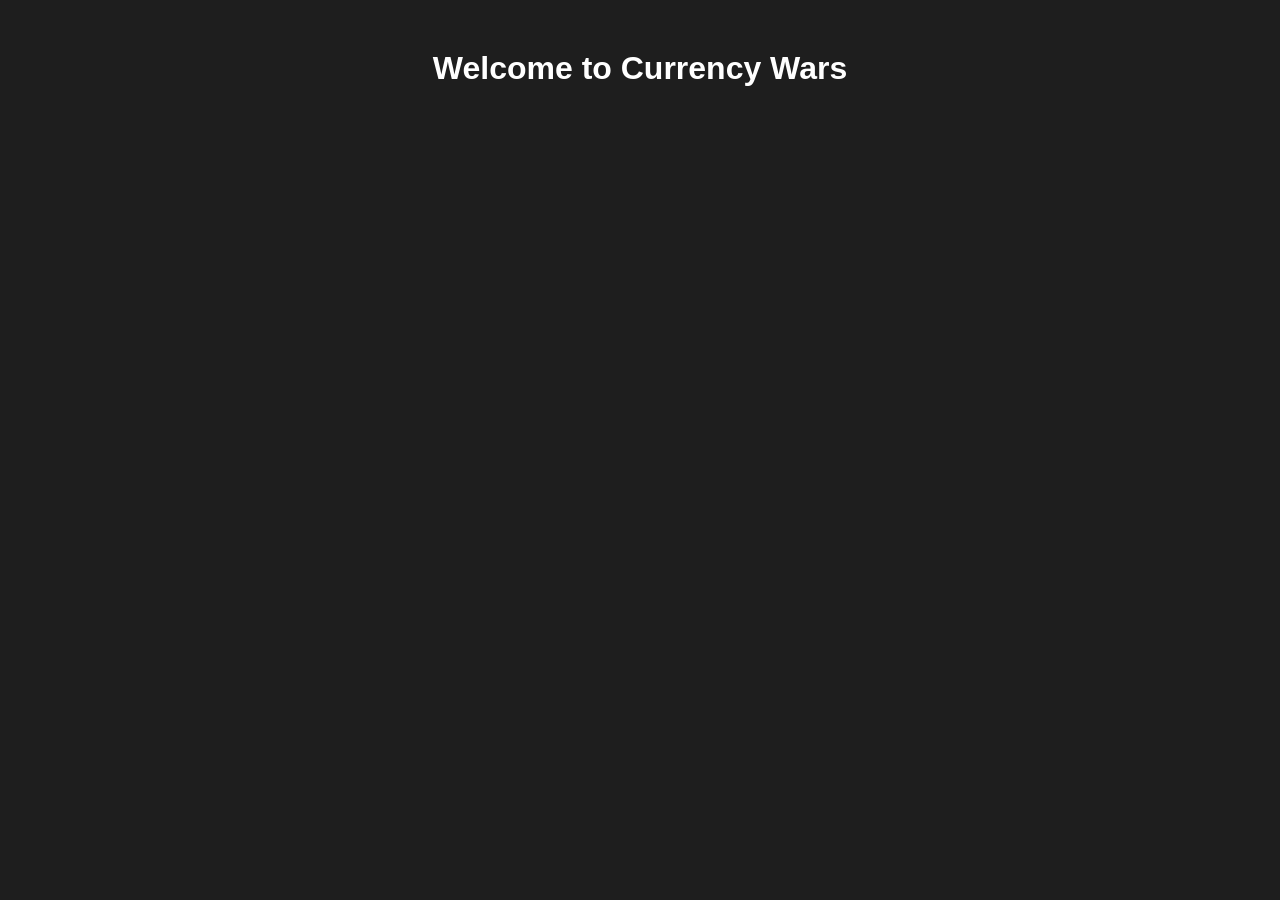
==== index.html @ 68fc8359 "Add web-based Currency Wars simulator scaffold" ====
<!DOCTYPE html>
<html lang="en">
<head>
    <meta charset="UTF-8">
    <meta name="viewport" content="width=device-width, initial-scale=1.0">
    <link rel="stylesheet" href="styles.css">
    <title>Currency Wars Simulator</title>
</head>
<body>
    <h1>Welcome to Currency Wars</h1>
    <script type="module" src="src/app.js"></script>
</body>
</html>
---- styles.css ----
body {
    background-color: #1e1e1e;
    color: #ffffff;
    font-family: 'Arial', sans-serif;
}

h1 {
    text-align: center;
    margin-top: 50px;
}

/* Add more styles for a dark sci-fi UI here */
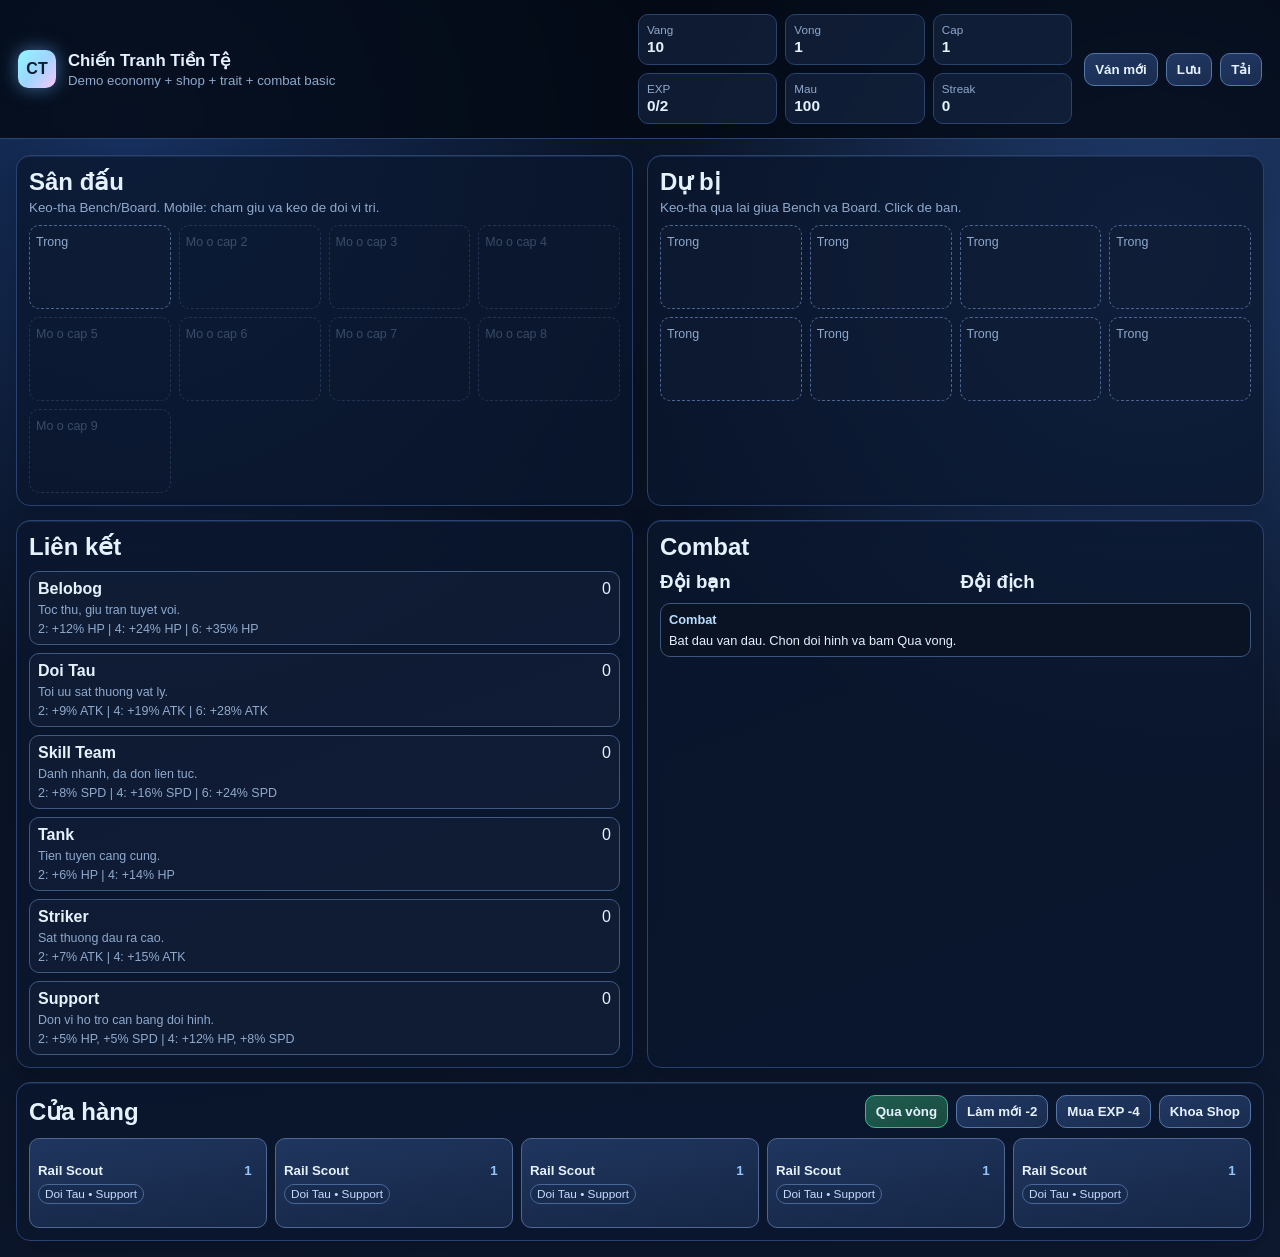
==== commit 8573dee0: "Add boss skills, combat hit animation, and mobile touch drag-drop" ====
--- a/index.html
+++ b/index.html
@@ -1,13 +1,92 @@
 <!DOCTYPE html>
-<html lang="en">
+<html lang="vi">
 <head>
-    <meta charset="UTF-8">
-    <meta name="viewport" content="width=device-width, initial-scale=1.0">
-    <link rel="stylesheet" href="styles.css">
-    <title>Currency Wars Simulator</title>
+  <meta charset="UTF-8" />
+  <meta name="viewport" content="width=device-width, initial-scale=1" />
+  <title>Chiến Tranh Tiền Tệ - Simulator</title>
+  <meta name="theme-color" content="#071020" />
+  <link rel="stylesheet" href="styles.css" />
 </head>
 <body>
-    <h1>Welcome to Currency Wars</h1>
-    <script type="module" src="src/app.js"></script>
+  <div id="fxStage" class="fxStage"></div>
+  <div id="roundBanner" class="roundBanner"></div>
+
+  <header class="topbar">
+    <div class="brand">
+      <div class="logo">CT</div>
+      <div>
+        <h1>Chiến Tranh Tiền Tệ</h1>
+        <p>Demo economy + shop + trait + combat basic</p>
+      </div>
+    </div>
+
+    <div id="hud" class="hud"></div>
+
+    <div class="headerActions">
+      <button id="btnNew" class="btn">Ván mới</button>
+      <button id="btnSave" class="btn">Lưu</button>
+      <button id="btnLoad" class="btn">Tải</button>
+    </div>
+  </header>
+
+  <main class="layout">
+    <section class="panel">
+      <div class="panelHead">
+        <h2>Sân đấu</h2>
+        <small>Keo-tha Bench/Board. Mobile: cham giu va keo de doi vi tri.</small>
+      </div>
+      <div id="board" class="slots"></div>
+    </section>
+
+    <section class="panel">
+      <div class="panelHead">
+        <h2>Dự bị</h2>
+        <small>Keo-tha qua lai giua Bench va Board. Click de ban.</small>
+      </div>
+      <div id="bench" class="slots"></div>
+    </section>
+
+    <section class="panel">
+      <div class="panelHead">
+        <h2>Liên kết</h2>
+      </div>
+      <div id="traits" class="traits"></div>
+    </section>
+
+    <section class="panel">
+      <div class="panelHead split">
+        <h2>Combat</h2>
+        <span id="combatResult" class="combatResult"></span>
+      </div>
+
+      <div class="combatGrid">
+        <div>
+          <h3>Đội bạn</h3>
+          <div id="combatAllies" class="fighters"></div>
+        </div>
+        <div>
+          <h3>Đội địch</h3>
+          <div id="combatEnemies" class="fighters"></div>
+        </div>
+      </div>
+
+      <div id="combatLog" class="combatLog"></div>
+    </section>
+
+    <section class="panel shopPanel">
+      <div class="panelHead split">
+        <h2>Cửa hàng</h2>
+        <div class="shopControls">
+          <button id="btnNextRound" class="btn primary">Qua vòng</button>
+          <button id="btnRefresh" class="btn">Làm mới -2</button>
+          <button id="btnBuyXp" class="btn">Mua EXP -4</button>
+          <button id="btnLockShop" class="btn">Khóa Shop</button>
+        </div>
+      </div>
+      <div id="shop" class="shopRow"></div>
+    </section>
+  </main>
+
+  <script type="module" src="src/app.js"></script>
 </body>
-</html>+</html>
--- a/styles.css
+++ b/styles.css
@@ -1,12 +1,542 @@
+:root {
+  --bg: #070f1e;
+  --bg2: #0e1930;
+  --panel: rgba(10, 22, 45, 0.78);
+  --line: #29426f;
+  --text: #e6f1ff;
+  --muted: #8ea9cd;
+  --good: #38d39f;
+  --bad: #ff6b75;
+  --gold: #f6c343;
+  --rare1: #93c5fd;
+  --rare2: #86efac;
+  --rare3: #f9a8d4;
+  --rare4: #fcd34d;
+  --rare5: #fda4af;
+}
+
+* {
+  box-sizing: border-box;
+}
+
 body {
-    background-color: #1e1e1e;
-    color: #ffffff;
-    font-family: 'Arial', sans-serif;
-}
-
-h1 {
-    text-align: center;
-    margin-top: 50px;
-}
-
-/* Add more styles for a dark sci-fi UI here */
+  margin: 0;
+  min-height: 100vh;
+  color: var(--text);
+  font-family: "Trebuchet MS", "Segoe UI", sans-serif;
+  background: radial-gradient(circle at 10% 10%, #173160 0%, transparent 35%),
+    radial-gradient(circle at 90% 20%, #213f72 0%, transparent 35%),
+    linear-gradient(160deg, var(--bg), var(--bg2));
+}
+
+h1,
+h2,
+h3,
+p {
+  margin: 0;
+}
+
+.topbar {
+  padding: 14px 18px;
+  display: grid;
+  grid-template-columns: 1.4fr 1fr auto;
+  gap: 12px;
+  border-bottom: 1px solid #2a4675;
+  background: rgba(3, 9, 19, 0.8);
+  backdrop-filter: blur(8px);
+  position: sticky;
+  top: 0;
+  z-index: 10;
+}
+
+.brand {
+  display: flex;
+  gap: 12px;
+  align-items: center;
+}
+
+.logo {
+  width: 38px;
+  height: 38px;
+  border-radius: 10px;
+  display: grid;
+  place-items: center;
+  font-weight: 800;
+  color: #0b1b30;
+  background: linear-gradient(130deg, #8ef7ff, #9fd5ff, #f8c7ff);
+  box-shadow: 0 0 18px #74b7ff88;
+}
+
+.brand h1 {
+  font-size: 1.05rem;
+}
+
+.brand p {
+  margin-top: 2px;
+  color: var(--muted);
+  font-size: 0.83rem;
+}
+
+.hud {
+  display: grid;
+  grid-template-columns: repeat(3, minmax(0, 1fr));
+  gap: 8px;
+}
+
+.stat {
+  border: 1px solid var(--line);
+  border-radius: 10px;
+  background: rgba(23, 39, 70, 0.6);
+  padding: 8px;
+  display: grid;
+}
+
+.stat span {
+  color: var(--muted);
+  font-size: 0.73rem;
+}
+
+.stat b {
+  margin-top: 2px;
+  font-size: 0.96rem;
+}
+
+.headerActions {
+  display: flex;
+  gap: 8px;
+  align-items: center;
+}
+
+.layout {
+  padding: 16px;
+  display: grid;
+  gap: 14px;
+  grid-template-columns: repeat(2, minmax(0, 1fr));
+}
+
+.panel {
+  border: 1px solid var(--line);
+  border-radius: 14px;
+  background: var(--panel);
+  padding: 12px;
+  box-shadow: inset 0 1px 0 #49638b44, 0 10px 30px #00000033;
+}
+
+.panelHead {
+  margin-bottom: 10px;
+  display: grid;
+  gap: 4px;
+}
+
+.panelHead small {
+  color: var(--muted);
+}
+
+.split {
+  display: flex;
+  align-items: center;
+  justify-content: space-between;
+  gap: 12px;
+}
+
+.slots {
+  display: grid;
+  grid-template-columns: repeat(4, minmax(0, 1fr));
+  gap: 8px;
+}
+
+.slot {
+  min-height: 84px;
+  border-radius: 10px;
+  border: 1px dashed #4c6493;
+  background: rgba(17, 29, 53, 0.5);
+  padding: 6px;
+}
+
+.slot.disabled {
+  opacity: 0.35;
+}
+
+.slotHint {
+  font-size: 0.78rem;
+  color: var(--muted);
+}
+
+.dropTarget {
+  border-color: #79d8ff;
+  box-shadow: 0 0 0 2px #79d8ff55 inset, 0 0 12px #79d8ff55;
+}
+
+.card {
+  border: 1px solid #4d6794;
+  border-radius: 10px;
+  padding: 7px;
+  background: linear-gradient(170deg, #1c3158, #13233f);
+  cursor: pointer;
+}
+
+.card.dragging {
+  opacity: 0.55;
+  transform: scale(0.98);
+}
+
+.cardTop {
+  display: flex;
+  justify-content: space-between;
+  gap: 8px;
+  align-items: center;
+}
+
+.cardTop b {
+  font-size: 0.83rem;
+}
+
+.cardMid {
+  margin-top: 4px;
+  color: #ffe08a;
+}
+
+.cardTags {
+  margin-top: 6px;
+  font-size: 0.74rem;
+}
+
+.chip {
+  display: inline-block;
+  border-radius: 99px;
+  border: 1px solid #496899;
+  padding: 2px 6px;
+  color: #c6dbff;
+  background: rgba(23, 44, 79, 0.7);
+}
+
+.cost {
+  font-weight: 700;
+  min-width: 20px;
+  text-align: center;
+}
+
+.c1 { color: var(--rare1); }
+.c2 { color: var(--rare2); }
+.c3 { color: var(--rare3); }
+.c4 { color: var(--rare4); }
+.c5 { color: var(--rare5); }
+
+.shopPanel {
+  grid-column: 1 / -1;
+}
+
+.shopControls {
+  display: flex;
+  flex-wrap: wrap;
+  gap: 8px;
+  justify-content: flex-end;
+}
+
+.shopRow {
+  display: grid;
+  gap: 8px;
+  grid-template-columns: repeat(5, minmax(0, 1fr));
+}
+
+.shopCard {
+  text-align: left;
+  border-radius: 10px;
+  border: 1px solid #4e6793;
+  background: linear-gradient(170deg, #20365f, #152645);
+  color: var(--text);
+  min-height: 90px;
+  padding: 8px;
+  cursor: pointer;
+}
+
+.shopCard.empty {
+  opacity: 0.4;
+  cursor: not-allowed;
+}
+
+.traits {
+  display: grid;
+  gap: 8px;
+}
+
+.trait {
+  border: 1px solid #405982;
+  border-radius: 10px;
+  padding: 8px;
+  background: rgba(20, 34, 59, 0.55);
+}
+
+.trait.active {
+  border-color: #38d39f;
+  box-shadow: 0 0 16px #38d39f44;
+}
+
+.traitTop {
+  display: flex;
+  justify-content: space-between;
+}
+
+.traitDesc,
+.traitTier {
+  margin-top: 5px;
+  color: var(--muted);
+  font-size: 0.78rem;
+}
+
+.combatGrid {
+  display: grid;
+  grid-template-columns: 1fr 1fr;
+  gap: 10px;
+}
+
+.fighters {
+  display: grid;
+  gap: 8px;
+}
+
+.fighter {
+  border: 1px solid #49658f;
+  border-radius: 10px;
+  padding: 7px;
+  background: rgba(20, 35, 61, 0.75);
+}
+
+.fighter.dead {
+  opacity: 0.45;
+  filter: grayscale(0.7);
+}
+
+.fighter.actorFlash {
+  box-shadow: 0 0 0 2px #7dd3fc55 inset, 0 0 14px #7dd3fc44;
+}
+
+.fighter.targetFlash {
+  animation: hitPulse 0.22s ease;
+}
+
+.fighterTop {
+  display: flex;
+  justify-content: space-between;
+  gap: 8px;
+  font-size: 0.8rem;
+}
+
+.hpTrack {
+  margin-top: 6px;
+  height: 8px;
+  border-radius: 99px;
+  overflow: hidden;
+  background: rgba(255, 255, 255, 0.14);
+}
+
+.hpFill {
+  height: 100%;
+  background: linear-gradient(90deg, #38d39f, #7ef1c4);
+  transition: width 0.3s ease;
+}
+
+.combatResult {
+  font-weight: 800;
+}
+
+.combatResult.win {
+  color: var(--good);
+  text-shadow: 0 0 9px #38d39f55;
+}
+
+.combatResult.lose {
+  color: var(--bad);
+  text-shadow: 0 0 9px #ff6b7555;
+}
+
+.combatResult.boss {
+  letter-spacing: 0.5px;
+}
+
+.combatLog {
+  margin-top: 10px;
+  max-height: 170px;
+  overflow: auto;
+  border: 1px solid #3d567d;
+  border-radius: 10px;
+  padding: 8px;
+  background: rgba(10, 18, 33, 0.78);
+  font-size: 0.8rem;
+  display: grid;
+  gap: 6px;
+}
+
+.combatTitle {
+  font-weight: 700;
+  color: #b8ddff;
+}
+
+.btn {
+  border: 1px solid #5576ab;
+  border-radius: 10px;
+  background: linear-gradient(160deg, #213863, #1a2d4f);
+  color: var(--text);
+  padding: 8px 10px;
+  cursor: pointer;
+  font-weight: 600;
+}
+
+.btn:hover {
+  filter: brightness(1.06);
+}
+
+.btn.primary {
+  border-color: #2fbe8f;
+  background: linear-gradient(160deg, #1f5d50, #1a4a40);
+}
+
+.btn.active {
+  border-color: #f6c343;
+  box-shadow: 0 0 10px #f6c34366;
+}
+
+.fxStage {
+  position: fixed;
+  inset: 0;
+  pointer-events: none;
+  z-index: 99;
+  overflow: hidden;
+}
+
+.roundBanner {
+  position: fixed;
+  left: 50%;
+  top: 12px;
+  transform: translateX(-50%) translateY(-22px);
+  opacity: 0;
+  z-index: 98;
+  border-radius: 999px;
+  border: 1px solid #4f6ea1;
+  padding: 10px 16px;
+  font-weight: 700;
+  background: linear-gradient(140deg, rgba(19, 35, 60, 0.95), rgba(15, 27, 49, 0.92));
+  box-shadow: 0 8px 30px #00000066;
+  transition: all 0.28s ease;
+  pointer-events: none;
+}
+
+.roundBanner.show {
+  opacity: 1;
+  transform: translateX(-50%) translateY(0);
+}
+
+.roundBanner.win {
+  border-color: #33d19b;
+  box-shadow: 0 0 16px #33d19b55;
+}
+
+.roundBanner.lose {
+  border-color: #ff6b75;
+  box-shadow: 0 0 16px #ff6b7555;
+}
+
+.roundBanner.boss {
+  background: linear-gradient(140deg, rgba(50, 27, 16, 0.96), rgba(22, 14, 32, 0.95));
+}
+
+.touchGhost {
+  position: fixed;
+  left: 0;
+  top: 0;
+  transform: translate(-50%, -50%);
+  z-index: 120;
+  pointer-events: none;
+  padding: 6px 10px;
+  border-radius: 999px;
+  border: 1px solid #84c8ff;
+  background: rgba(13, 29, 53, 0.95);
+  box-shadow: 0 8px 28px #00000088;
+  color: #d8ebff;
+  font-size: 0.8rem;
+  font-weight: 700;
+}
+
+.fx-float {
+  position: absolute;
+  left: 50%;
+  top: 18%;
+  transform: translateX(-50%);
+  font-weight: 800;
+  animation: floatUp 0.9s ease forwards;
+}
+
+.fx-float.good {
+  color: var(--good);
+  text-shadow: 0 0 10px #38d39f66;
+}
+
+.fx-float.bad {
+  color: var(--bad);
+  text-shadow: 0 0 10px #ff6b7566;
+}
+
+.pop {
+  animation: pop 0.24s ease;
+}
+
+.shake {
+  animation: shake 0.32s linear;
+}
+
+.glow {
+  box-shadow: 0 0 14px #5ec7ff52;
+}
+
+@keyframes floatUp {
+  from {
+    opacity: 0;
+    transform: translate(-50%, 18px) scale(0.95);
+  }
+  to {
+    opacity: 1;
+    transform: translate(-50%, -24px) scale(1);
+  }
+}
+
+@keyframes pop {
+  0% { transform: scale(1); }
+  50% { transform: scale(1.05); }
+  100% { transform: scale(1); }
+}
+
+@keyframes shake {
+  0%, 100% { transform: translateX(0); }
+  20% { transform: translateX(-5px); }
+  40% { transform: translateX(5px); }
+  60% { transform: translateX(-4px); }
+  80% { transform: translateX(4px); }
+}
+
+@keyframes hitPulse {
+  0% { transform: scale(1); filter: brightness(1); }
+  50% { transform: scale(1.02); filter: brightness(1.45); }
+  100% { transform: scale(1); filter: brightness(1); }
+}
+
+@media (max-width: 980px) {
+  .topbar {
+    grid-template-columns: 1fr;
+  }
+
+  .layout {
+    grid-template-columns: 1fr;
+  }
+
+  .shopRow {
+    grid-template-columns: 1fr 1fr;
+  }
+
+  .slots {
+    grid-template-columns: 1fr 1fr;
+  }
+
+  .combatGrid {
+    grid-template-columns: 1fr;
+  }
+}
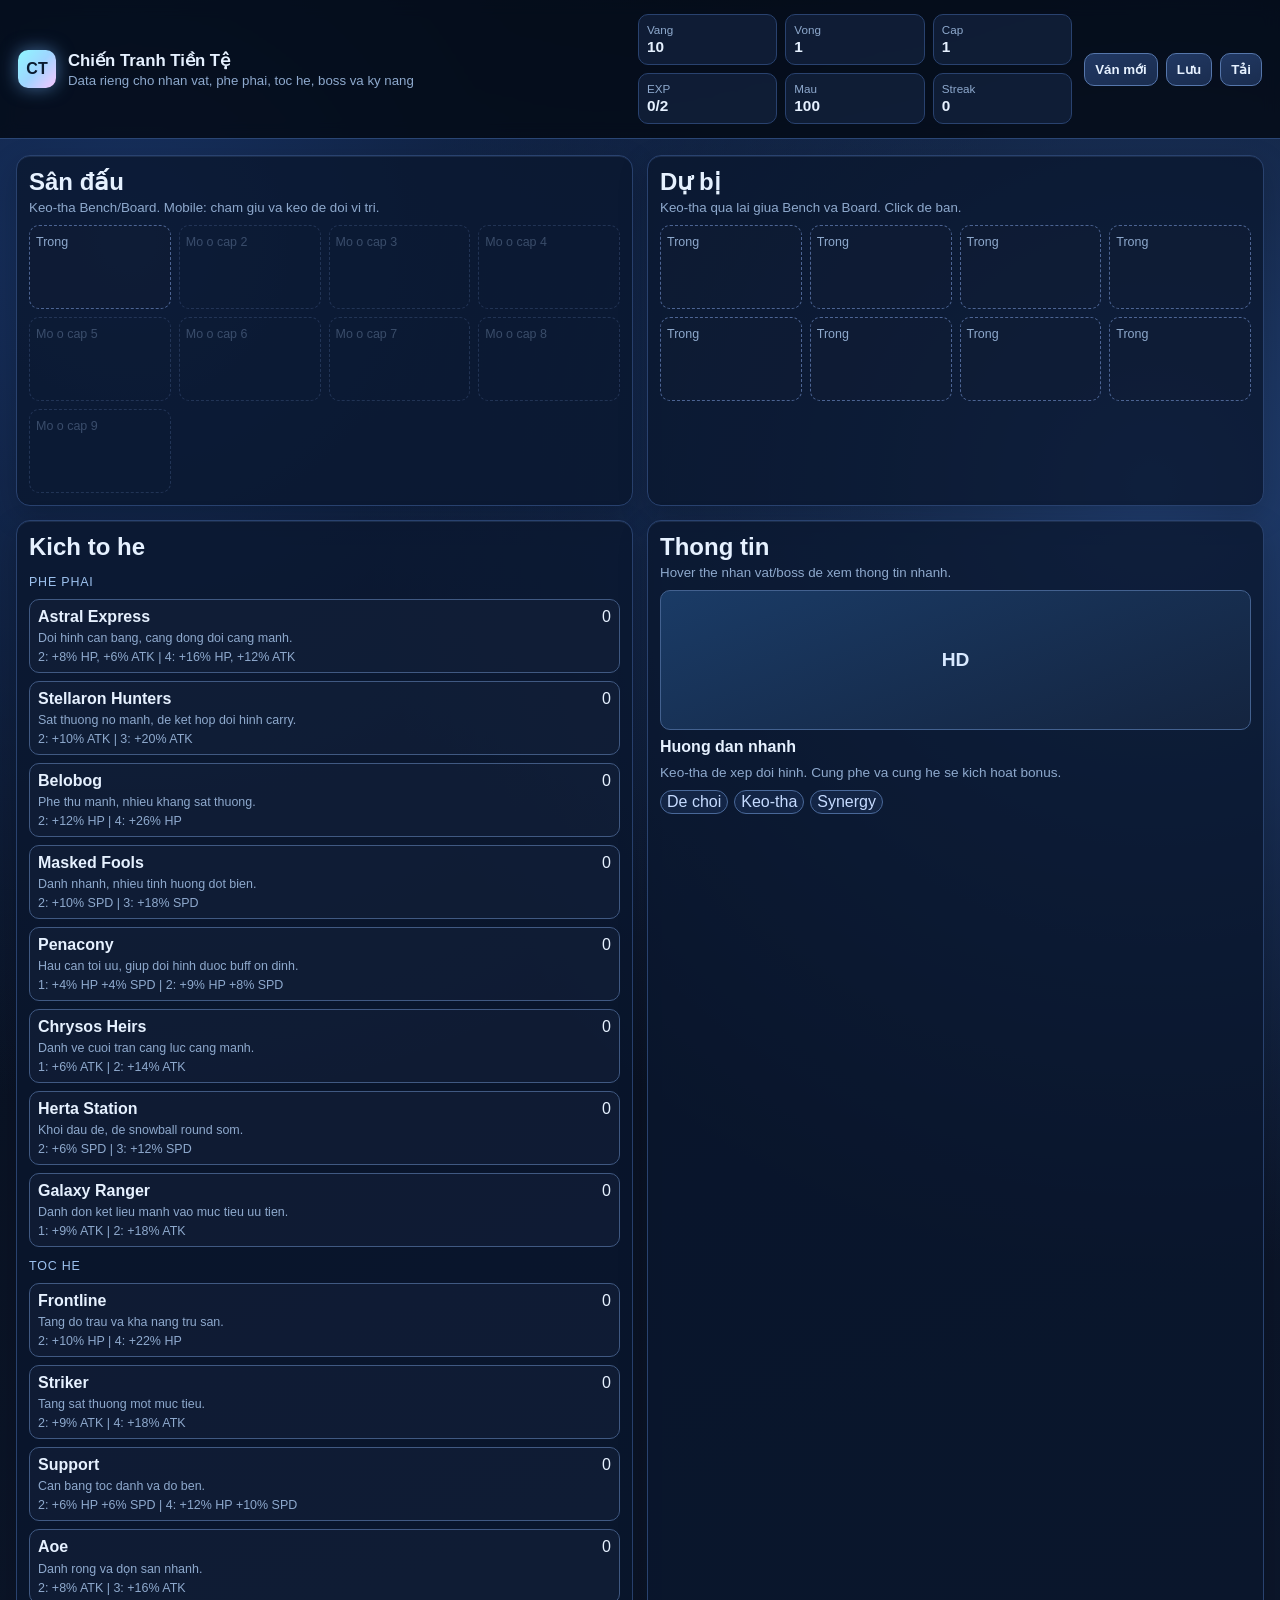
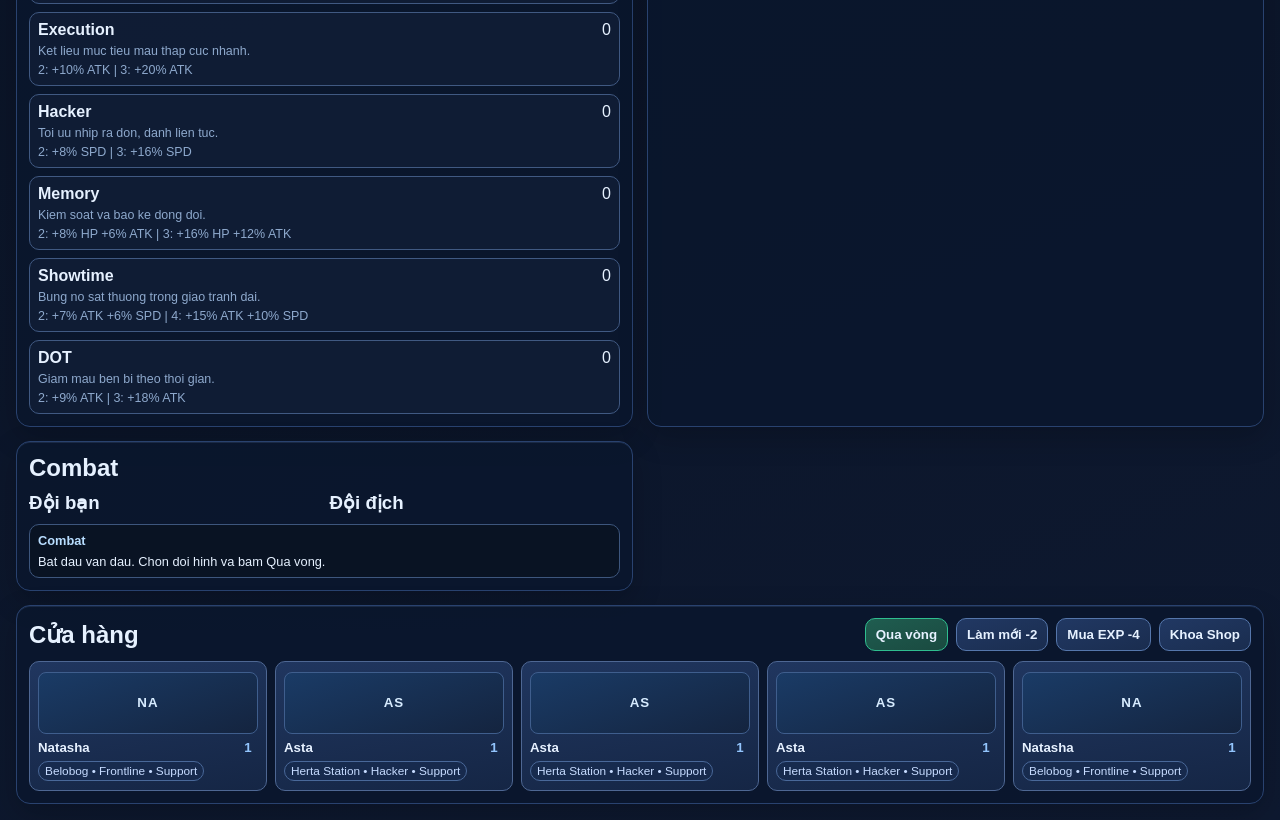
==== commit cdf97566: "Refactor game with separate character/faction/archetype/boss data and richer UI" ====
--- a/index.html
+++ b/index.html
@@ -16,7 +16,7 @@
       <div class="logo">CT</div>
       <div>
         <h1>Chiến Tranh Tiền Tệ</h1>
-        <p>Demo economy + shop + trait + combat basic</p>
+        <p>Data rieng cho nhan vat, phe phai, toc he, boss va ky nang</p>
       </div>
     </div>
 
@@ -48,9 +48,17 @@
 
     <section class="panel">
       <div class="panelHead">
-        <h2>Liên kết</h2>
+        <h2>Kich to he</h2>
       </div>
       <div id="traits" class="traits"></div>
+    </section>
+
+    <section class="panel">
+      <div class="panelHead">
+        <h2>Thong tin</h2>
+        <small>Hover the nhan vat/boss de xem thong tin nhanh.</small>
+      </div>
+      <div id="infoPanel" class="infoPanel"></div>
     </section>
 
     <section class="panel">
--- a/styles.css
+++ b/styles.css
@@ -175,6 +175,38 @@
   cursor: pointer;
 }
 
+.cardPortrait {
+  position: relative;
+  width: 100%;
+  height: 62px;
+  border-radius: 8px;
+  overflow: hidden;
+  margin-bottom: 6px;
+  background: linear-gradient(160deg, #1a3b66, #14243f);
+  border: 1px solid #3f5e8d;
+}
+
+.cardPortrait img {
+  width: 100%;
+  height: 100%;
+  object-fit: cover;
+  display: block;
+}
+
+.cardPortrait span {
+  position: absolute;
+  inset: 0;
+  display: none;
+  place-items: center;
+  font-weight: 800;
+  letter-spacing: 1px;
+  color: #d7ecff;
+}
+
+.cardPortrait.fallback span {
+  display: grid;
+}
+
 .card.dragging {
   opacity: 0.55;
   transform: scale(0.98);
@@ -245,7 +277,7 @@
   border: 1px solid #4e6793;
   background: linear-gradient(170deg, #20365f, #152645);
   color: var(--text);
-  min-height: 90px;
+  min-height: 130px;
   padding: 8px;
   cursor: pointer;
 }
@@ -265,6 +297,15 @@
   border-radius: 10px;
   padding: 8px;
   background: rgba(20, 34, 59, 0.55);
+}
+
+.traitGroupTitle {
+  margin-top: 4px;
+  margin-bottom: 2px;
+  font-size: 0.78rem;
+  text-transform: uppercase;
+  letter-spacing: 0.8px;
+  color: #9dc2ef;
 }
 
 .trait.active {
@@ -440,6 +481,58 @@
   background: linear-gradient(140deg, rgba(50, 27, 16, 0.96), rgba(22, 14, 32, 0.95));
 }
 
+.infoPanel {
+  display: grid;
+  gap: 8px;
+}
+
+.infoThumb {
+  position: relative;
+  width: 100%;
+  height: 140px;
+  border-radius: 10px;
+  overflow: hidden;
+  border: 1px solid #43618f;
+  background: linear-gradient(160deg, #1a3b66, #14243f);
+}
+
+.infoThumb img {
+  width: 100%;
+  height: 100%;
+  object-fit: cover;
+  display: block;
+}
+
+.infoThumb span {
+  position: absolute;
+  inset: 0;
+  display: none;
+  place-items: center;
+  font-size: 1.2rem;
+  font-weight: 800;
+  color: #d8e9ff;
+}
+
+.infoThumb.fallback span {
+  display: grid;
+}
+
+.infoTitle {
+  font-weight: 800;
+}
+
+.infoDesc {
+  color: var(--muted);
+  font-size: 0.85rem;
+  line-height: 1.35;
+}
+
+.infoTags {
+  display: flex;
+  flex-wrap: wrap;
+  gap: 6px;
+}
+
 .touchGhost {
   position: fixed;
   left: 0;
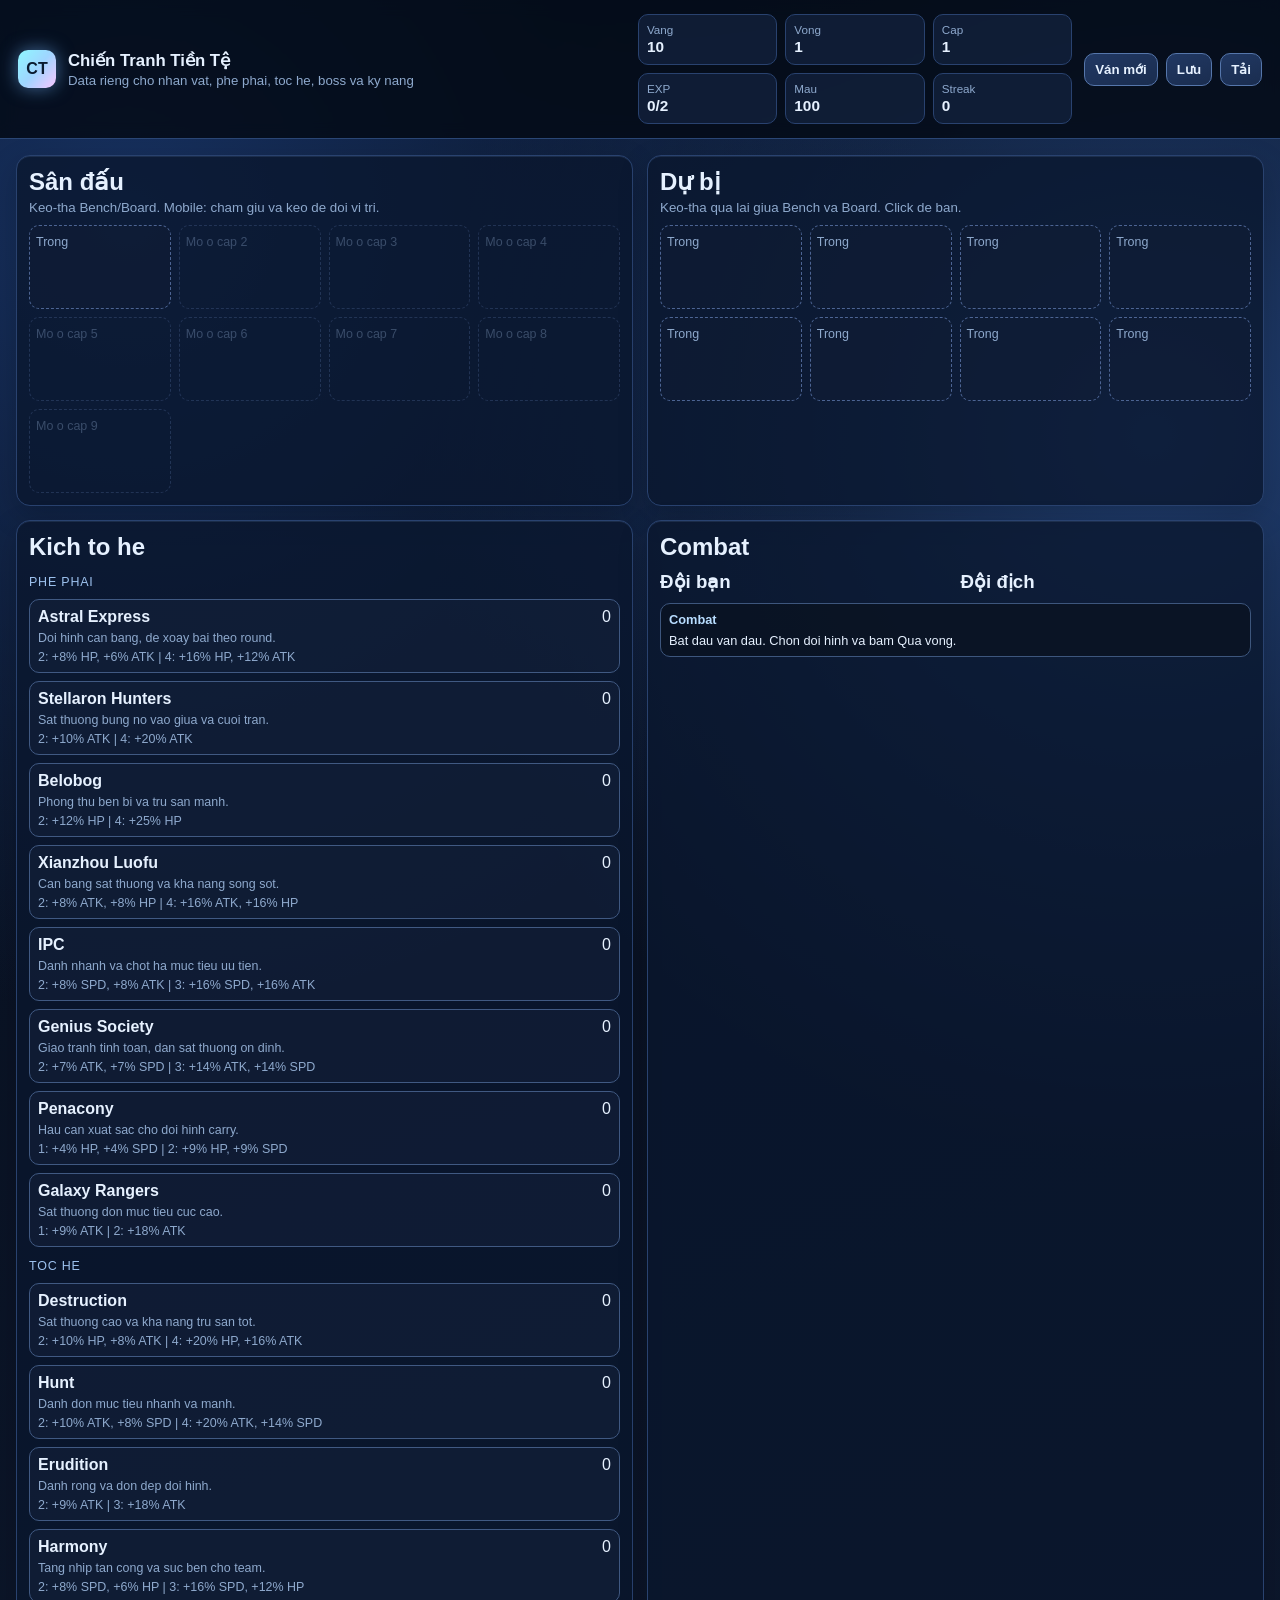
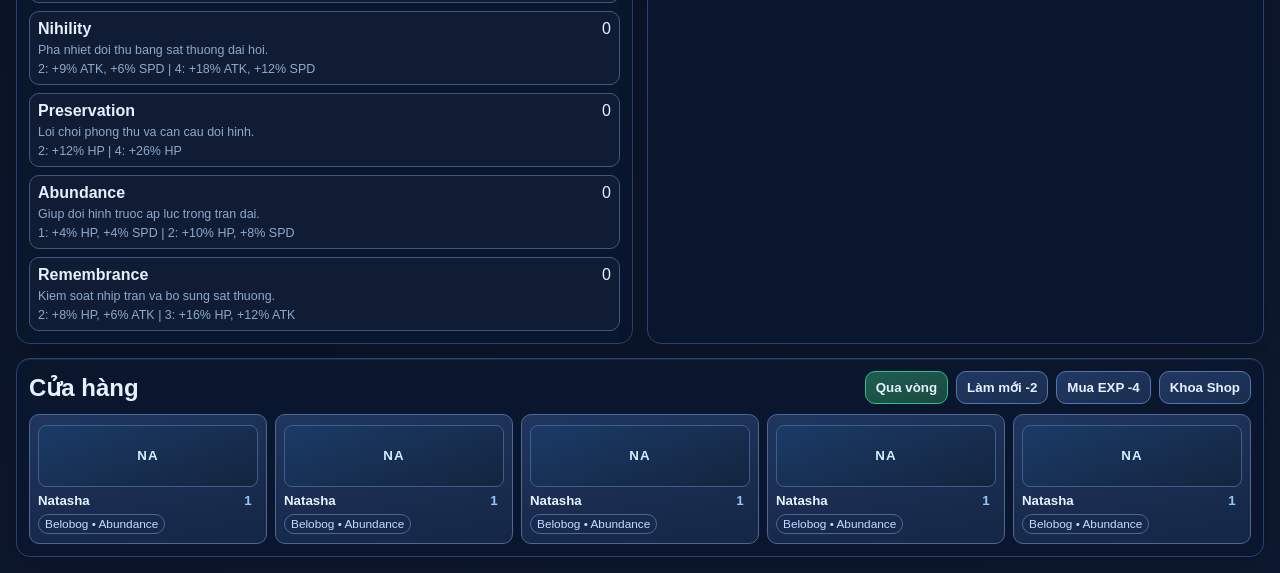
==== commit 356b8bda: "Fix shop purchase input reliability and remove info panel from layout" ====
--- a/index.html
+++ b/index.html
@@ -54,14 +54,6 @@
     </section>
 
     <section class="panel">
-      <div class="panelHead">
-        <h2>Thong tin</h2>
-        <small>Hover the nhan vat/boss de xem thong tin nhanh.</small>
-      </div>
-      <div id="infoPanel" class="infoPanel"></div>
-    </section>
-
-    <section class="panel">
       <div class="panelHead split">
         <h2>Combat</h2>
         <span id="combatResult" class="combatResult"></span>
--- a/styles.css
+++ b/styles.css
@@ -481,56 +481,41 @@
   background: linear-gradient(140deg, rgba(50, 27, 16, 0.96), rgba(22, 14, 32, 0.95));
 }
 
-.infoPanel {
-  display: grid;
-  gap: 8px;
-}
-
-.infoThumb {
-  position: relative;
-  width: 100%;
-  height: 140px;
-  border-radius: 10px;
+.inspectToast {
+  position: fixed;
+  right: 14px;
+  bottom: 14px;
+  z-index: 90;
+  max-width: min(62vw, 320px);
+  border: 1px solid #4f78ad;
+  border-radius: 10px;
+  background: rgba(10, 21, 43, 0.94);
+  box-shadow: 0 12px 26px #00000066;
+  padding: 7px 10px;
+  opacity: 0;
+  transform: translateY(8px);
+  transition: opacity 0.16s ease, transform 0.16s ease;
+  pointer-events: none;
+}
+
+.inspectToast.show {
+  opacity: 1;
+  transform: translateY(0);
+}
+
+.inspectToastName {
+  font-weight: 800;
+  font-size: 0.84rem;
+  line-height: 1.1;
+}
+
+.inspectToastMeta {
+  color: var(--muted);
+  font-size: 0.74rem;
+  line-height: 1.2;
+  white-space: nowrap;
   overflow: hidden;
-  border: 1px solid #43618f;
-  background: linear-gradient(160deg, #1a3b66, #14243f);
-}
-
-.infoThumb img {
-  width: 100%;
-  height: 100%;
-  object-fit: cover;
-  display: block;
-}
-
-.infoThumb span {
-  position: absolute;
-  inset: 0;
-  display: none;
-  place-items: center;
-  font-size: 1.2rem;
-  font-weight: 800;
-  color: #d8e9ff;
-}
-
-.infoThumb.fallback span {
-  display: grid;
-}
-
-.infoTitle {
-  font-weight: 800;
-}
-
-.infoDesc {
-  color: var(--muted);
-  font-size: 0.85rem;
-  line-height: 1.35;
-}
-
-.infoTags {
-  display: flex;
-  flex-wrap: wrap;
-  gap: 6px;
+  text-overflow: ellipsis;
 }
 
 .touchGhost {
@@ -632,4 +617,10 @@
   .combatGrid {
     grid-template-columns: 1fr;
   }
-}
+
+  .inspectToast {
+    right: 10px;
+    bottom: 10px;
+    max-width: calc(100vw - 20px);
+  }
+}
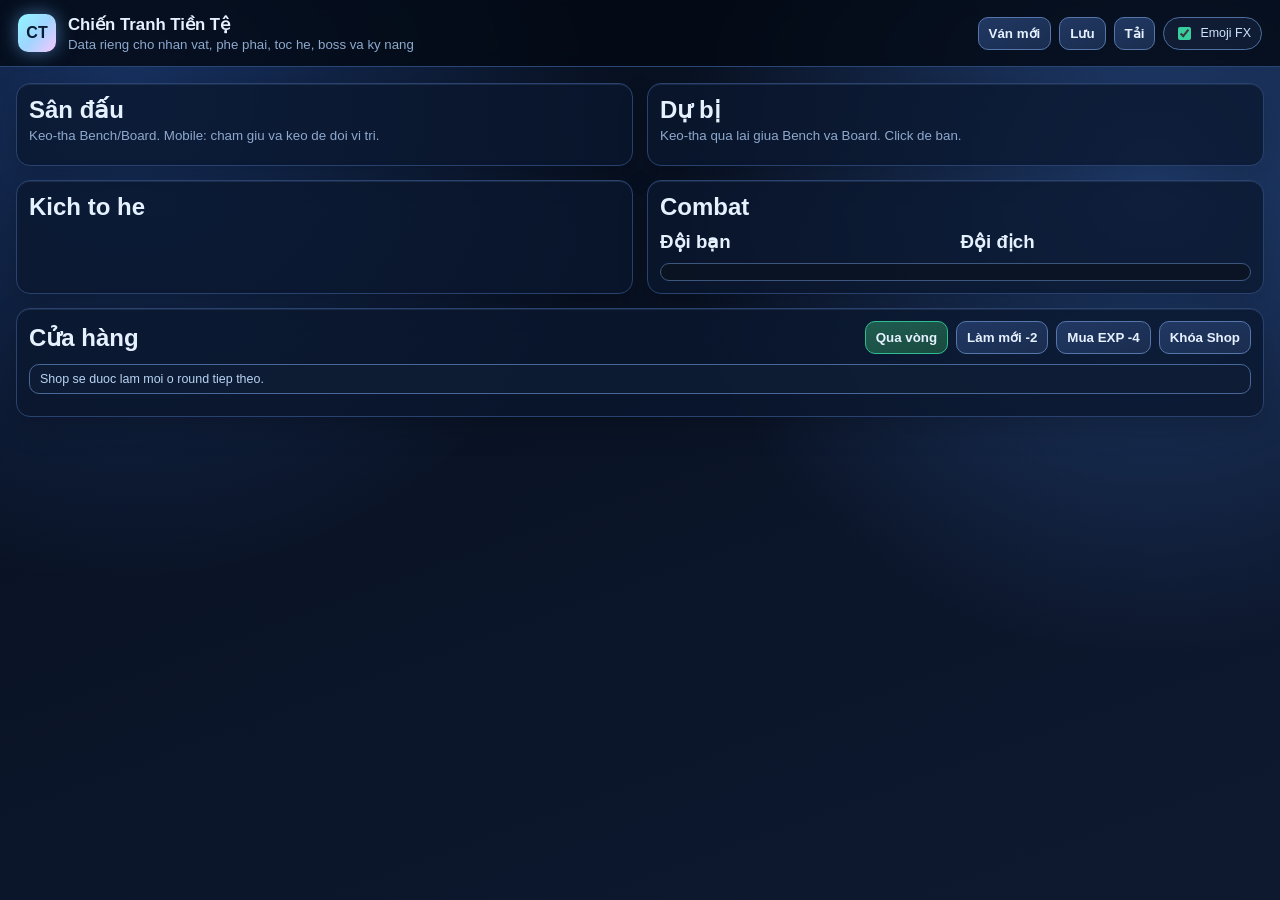
==== commit 0e16d149: "feat: upgrade combat passives, FX, settings, and balance tooling" ====
--- a/index.html
+++ b/index.html
@@ -26,6 +26,9 @@
       <button id="btnNew" class="btn">Ván mới</button>
       <button id="btnSave" class="btn">Lưu</button>
       <button id="btnLoad" class="btn">Tải</button>
+      <label class="settingChip" for="settingEmoji">
+        <input id="settingEmoji" type="checkbox" checked /> Emoji FX
+      </label>
     </div>
   </header>
 
@@ -83,6 +86,7 @@
           <button id="btnLockShop" class="btn">Khóa Shop</button>
         </div>
       </div>
+      <div id="lockHint" class="lockHint">Shop se duoc lam moi o round tiep theo.</div>
       <div id="shop" class="shopRow"></div>
     </section>
   </main>
--- a/styles.css
+++ b/styles.css
@@ -107,6 +107,23 @@
   align-items: center;
 }
 
+.settingChip {
+  display: inline-flex;
+  align-items: center;
+  gap: 6px;
+  border: 1px solid #4e6f9f;
+  border-radius: 999px;
+  padding: 6px 10px;
+  background: rgba(21, 36, 63, 0.62);
+  color: #d0e5ff;
+  font-size: 0.78rem;
+  user-select: none;
+}
+
+.settingChip input {
+  accent-color: #37cfa0;
+}
+
 .layout {
   padding: 16px;
   display: grid;
@@ -233,6 +250,61 @@
   font-size: 0.74rem;
 }
 
+.cardPassive {
+  margin-top: 6px;
+  min-height: 20px;
+}
+
+.skillBadge {
+  --skill-theme: #7aa2ff;
+  display: inline-block;
+  border-radius: 999px;
+  border: 1px solid #4f6fa4;
+  padding: 2px 7px;
+  font-size: 0.72rem;
+  font-weight: 700;
+  line-height: 1.2;
+}
+
+.skillBadge.beneficial {
+  color: #dcfff0;
+  border-color: var(--skill-theme);
+  background: color-mix(in srgb, var(--skill-theme) 26%, #102535 74%);
+}
+
+.skillBadge.harmful {
+  color: #ffe2e6;
+  border-color: var(--skill-theme);
+  background: color-mix(in srgb, var(--skill-theme) 22%, #35161c 78%);
+}
+
+.skillBadge.mixed {
+  color: #fff0cc;
+  border-color: var(--skill-theme);
+  background: color-mix(in srgb, var(--skill-theme) 24%, #2a2238 76%);
+}
+
+.cardTriggers {
+  margin-top: 6px;
+  min-height: 20px;
+}
+
+.triggerRow {
+  display: flex;
+  flex-wrap: wrap;
+  gap: 4px;
+}
+
+.triggerIcon {
+  border-radius: 999px;
+  border: 1px solid #4d6f9f;
+  background: rgba(20, 38, 64, 0.65);
+  color: #cfe2ff;
+  font-size: 0.67rem;
+  font-weight: 700;
+  padding: 1px 6px;
+}
+
 .chip {
   display: inline-block;
   border-radius: 99px;
@@ -271,6 +343,23 @@
   grid-template-columns: repeat(5, minmax(0, 1fr));
 }
 
+.lockHint {
+  margin: 2px 0 10px;
+  padding: 7px 10px;
+  border-radius: 10px;
+  border: 1px solid #466798;
+  color: #b8d3f5;
+  background: rgba(16, 31, 54, 0.65);
+  font-size: 0.78rem;
+}
+
+.lockHint.active {
+  border-color: #f6c343;
+  color: #ffe8b2;
+  background: rgba(69, 53, 19, 0.45);
+  box-shadow: 0 0 14px #f6c3432f;
+}
+
 .shopCard {
   text-align: left;
   border-radius: 10px;
@@ -343,6 +432,49 @@
   background: rgba(20, 35, 61, 0.75);
 }
 
+.fighterBody {
+  display: flex;
+  align-items: center;
+  gap: 8px;
+}
+
+.fighterPortrait {
+  position: relative;
+  width: 36px;
+  height: 36px;
+  flex: 0 0 36px;
+  border-radius: 9px;
+  overflow: hidden;
+  border: 1px solid #4a678f;
+  background: linear-gradient(160deg, #1a3b66, #14243f);
+}
+
+.fighterPortrait img {
+  width: 100%;
+  height: 100%;
+  object-fit: cover;
+  display: block;
+}
+
+.fighterPortrait span {
+  position: absolute;
+  inset: 0;
+  display: none;
+  place-items: center;
+  font-size: 0.66rem;
+  font-weight: 800;
+  color: #d8e9ff;
+}
+
+.fighterPortrait.fallback span {
+  display: grid;
+}
+
+.fighterInfo {
+  flex: 1;
+  min-width: 0;
+}
+
 .fighter.dead {
   opacity: 0.45;
   filter: grayscale(0.7);
@@ -354,6 +486,65 @@
 
 .fighter.targetFlash {
   animation: hitPulse 0.22s ease;
+}
+
+.fighter.hit-attack {
+  box-shadow: 0 0 0 2px #7dd3fc40 inset;
+}
+
+.fighter.hit-crit {
+  animation: critFlash 0.28s ease;
+}
+
+.fighter.hit-reflect {
+  animation: reflectFlash 0.3s ease;
+}
+
+.fighter.hit-shielded {
+  animation: shieldFlash 0.26s ease;
+}
+
+.fighter.hit-buff {
+  animation: buffFlash 0.28s ease;
+}
+
+.fighter.hit-debuff {
+  animation: debuffFlash 0.28s ease;
+}
+
+.fighter.hit-mixed,
+.fighter.hit-proc {
+  animation: mixedFlash 0.28s ease;
+}
+
+.procCounter {
+  margin-top: 6px;
+  border-radius: 999px;
+  border: 1px solid #5878a9;
+  padding: 2px 7px;
+  font-size: 0.67rem;
+  font-weight: 800;
+  width: fit-content;
+  animation: procPop 0.38s ease;
+}
+
+.procCounter.buff {
+  color: #cbffe9;
+  border-color: #2fb787;
+  background: rgba(22, 83, 65, 0.52);
+}
+
+.procCounter.debuff {
+  color: #ffd6da;
+  border-color: #db6270;
+  background: rgba(103, 35, 45, 0.52);
+}
+
+.procCounter.mixed,
+.procCounter.proc {
+  color: #ffeab9;
+  border-color: #d8a646;
+  background: rgba(100, 73, 28, 0.5);
 }
 
 .fighterTop {
@@ -361,6 +552,12 @@
   justify-content: space-between;
   gap: 8px;
   font-size: 0.8rem;
+}
+
+.fighterTop span {
+  overflow: hidden;
+  text-overflow: ellipsis;
+  white-space: nowrap;
 }
 
 .hpTrack {
@@ -411,6 +608,26 @@
 .combatTitle {
   font-weight: 700;
   color: #b8ddff;
+}
+
+.logBuff {
+  color: #9af0c7;
+}
+
+.logDebuff {
+  color: #ffb2b9;
+}
+
+.logMixed {
+  color: #ffd991;
+}
+
+.logAttack {
+  color: #9dd5ff;
+}
+
+.logSkill {
+  color: #ffb3dc;
 }
 
 .btn {
@@ -518,6 +735,33 @@
   text-overflow: ellipsis;
 }
 
+.inspectPassive {
+  margin-top: 6px;
+  font-size: 0.74rem;
+  line-height: 1.35;
+  border-radius: 8px;
+  border: 1px solid #4f6fa4;
+  padding: 5px 7px;
+}
+
+.inspectPassive.beneficial {
+  color: #cbffe9;
+  border-color: #2fb787;
+  background: rgba(29, 83, 66, 0.42);
+}
+
+.inspectPassive.harmful {
+  color: #ffd7db;
+  border-color: #db6270;
+  background: rgba(103, 33, 44, 0.42);
+}
+
+.inspectPassive.mixed {
+  color: #ffe9bb;
+  border-color: #d8a646;
+  background: rgba(98, 73, 28, 0.42);
+}
+
 .touchGhost {
   position: fixed;
   left: 0;
@@ -597,6 +841,47 @@
   100% { transform: scale(1); filter: brightness(1); }
 }
 
+@keyframes critFlash {
+  0% { transform: scale(1); box-shadow: 0 0 0 0 #fde04700; }
+  45% { transform: scale(1.03); box-shadow: 0 0 0 2px #fde04788 inset, 0 0 14px #fde04766; }
+  100% { transform: scale(1); box-shadow: none; }
+}
+
+@keyframes reflectFlash {
+  0% { transform: scale(1); }
+  40% { transform: scale(1.02); box-shadow: 0 0 0 2px #93c5fd88 inset, 0 0 12px #93c5fd77; }
+  100% { transform: scale(1); box-shadow: none; }
+}
+
+@keyframes shieldFlash {
+  0% { filter: brightness(1); }
+  40% { filter: brightness(1.28); box-shadow: 0 0 0 2px #6ee7b788 inset; }
+  100% { filter: brightness(1); box-shadow: none; }
+}
+
+@keyframes buffFlash {
+  0% { filter: saturate(1); }
+  40% { filter: saturate(1.35) brightness(1.15); }
+  100% { filter: saturate(1); }
+}
+
+@keyframes debuffFlash {
+  0% { filter: saturate(1); }
+  40% { filter: saturate(1.3) brightness(1.18) hue-rotate(-8deg); }
+  100% { filter: saturate(1); }
+}
+
+@keyframes mixedFlash {
+  0% { filter: brightness(1); }
+  40% { filter: brightness(1.2) saturate(1.2); }
+  100% { filter: brightness(1); }
+}
+
+@keyframes procPop {
+  0% { opacity: 0; transform: translateY(8px) scale(0.92); }
+  100% { opacity: 1; transform: translateY(0) scale(1); }
+}
+
 @media (max-width: 980px) {
   .topbar {
     grid-template-columns: 1fr;
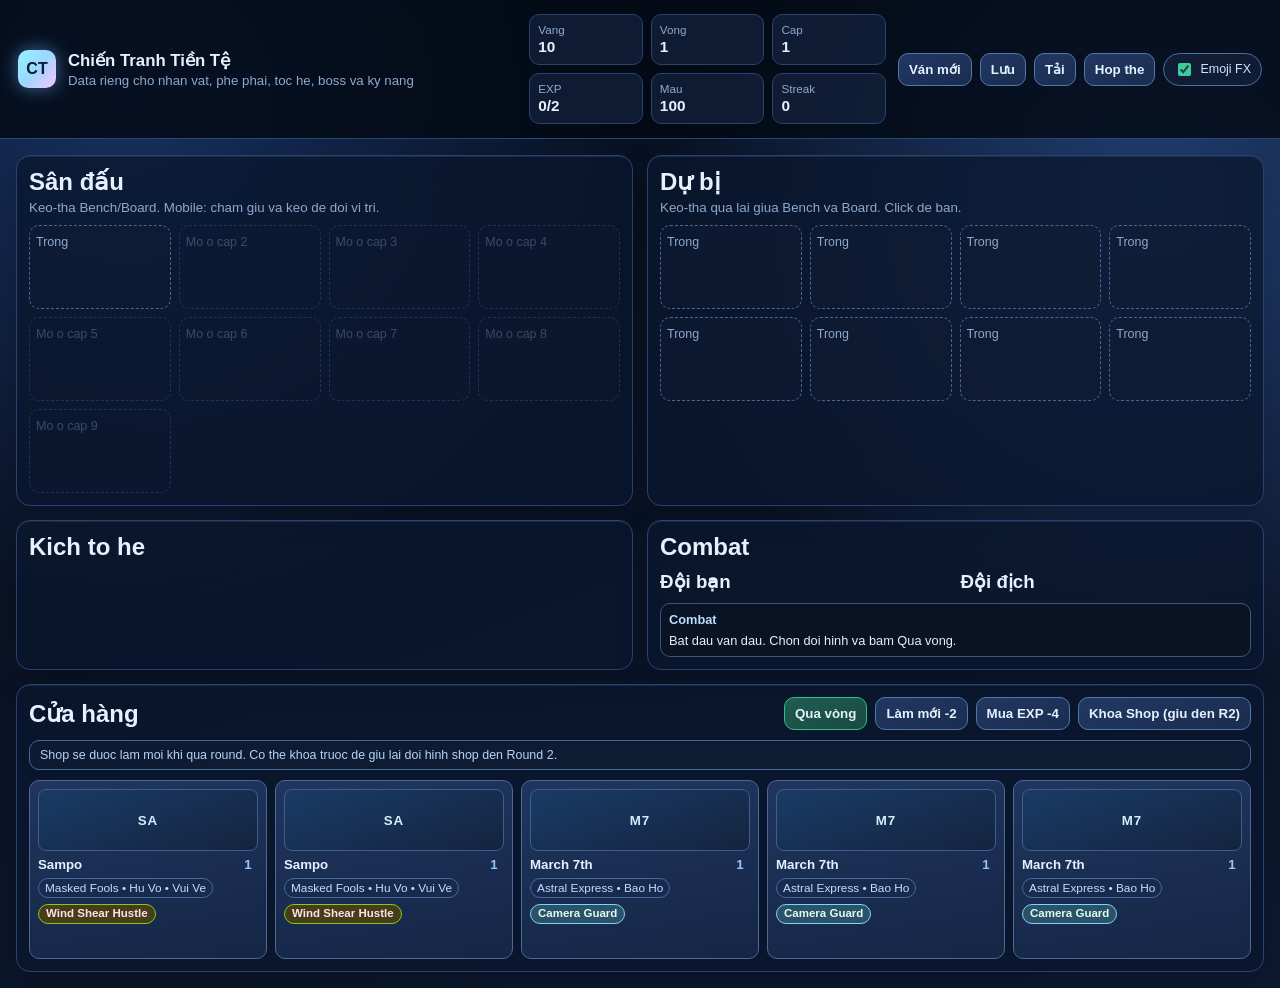
==== commit 2dda4487: "feat: add fusion mode with dual-avatar merged units" ====
--- a/index.html
+++ b/index.html
@@ -26,6 +26,7 @@
       <button id="btnNew" class="btn">Ván mới</button>
       <button id="btnSave" class="btn">Lưu</button>
       <button id="btnLoad" class="btn">Tải</button>
+      <button id="btnFuse" class="btn">Hợp thể</button>
       <label class="settingChip" for="settingEmoji">
         <input id="settingEmoji" type="checkbox" checked /> Emoji FX
       </label>
--- a/styles.css
+++ b/styles.css
@@ -103,8 +103,10 @@
 
 .headerActions {
   display: flex;
+  flex-wrap: wrap;
   gap: 8px;
   align-items: center;
+  justify-content: flex-end;
 }
 
 .settingChip {
@@ -210,6 +212,25 @@
   display: block;
 }
 
+.cardPortrait.fusion {
+  display: grid;
+  grid-template-columns: 1fr 1fr;
+}
+
+.cardPortrait.fusion .split {
+  width: 100%;
+  height: 100%;
+  object-fit: cover;
+}
+
+.cardPortrait.fusion .split.left {
+  border-right: 1px solid #5e7faf;
+}
+
+.cardPortrait.fusion .split.right {
+  border-left: 1px solid #283f64;
+}
+
 .cardPortrait span {
   position: absolute;
   inset: 0;
@@ -227,6 +248,11 @@
 .card.dragging {
   opacity: 0.55;
   transform: scale(0.98);
+}
+
+.card.fusionSelected {
+  border-color: #f59e0b;
+  box-shadow: 0 0 0 2px #f59e0b66 inset, 0 0 14px #f59e0b55;
 }
 
 .cardTop {
@@ -449,6 +475,25 @@
   background: linear-gradient(160deg, #1a3b66, #14243f);
 }
 
+.fighterPortrait.fusion {
+  display: grid;
+  grid-template-columns: 1fr 1fr;
+}
+
+.fighterPortrait.fusion .split {
+  width: 100%;
+  height: 100%;
+  object-fit: cover;
+}
+
+.fighterPortrait.fusion .split.left {
+  border-right: 1px solid #5c7ca9;
+}
+
+.fighterPortrait.fusion .split.right {
+  border-left: 1px solid #2a3f62;
+}
+
 .fighterPortrait img {
   width: 100%;
   height: 100%;
@@ -596,6 +641,7 @@
   margin-top: 10px;
   max-height: 170px;
   overflow: auto;
+  scroll-behavior: smooth;
   border: 1px solid #3d567d;
   border-radius: 10px;
   padding: 8px;
@@ -628,6 +674,10 @@
 
 .logSkill {
   color: #ffb3dc;
+}
+
+.logLatest {
+  animation: logPulse 0.34s ease;
 }
 
 .btn {
@@ -841,6 +891,19 @@
   100% { transform: scale(1); filter: brightness(1); }
 }
 
+@keyframes logPulse {
+  0% {
+    transform: translateX(-4px);
+    filter: brightness(1.25);
+    opacity: 0.75;
+  }
+  100% {
+    transform: translateX(0);
+    filter: brightness(1);
+    opacity: 1;
+  }
+}
+
 @keyframes critFlash {
   0% { transform: scale(1); box-shadow: 0 0 0 0 #fde04700; }
   45% { transform: scale(1.03); box-shadow: 0 0 0 2px #fde04788 inset, 0 0 14px #fde04766; }
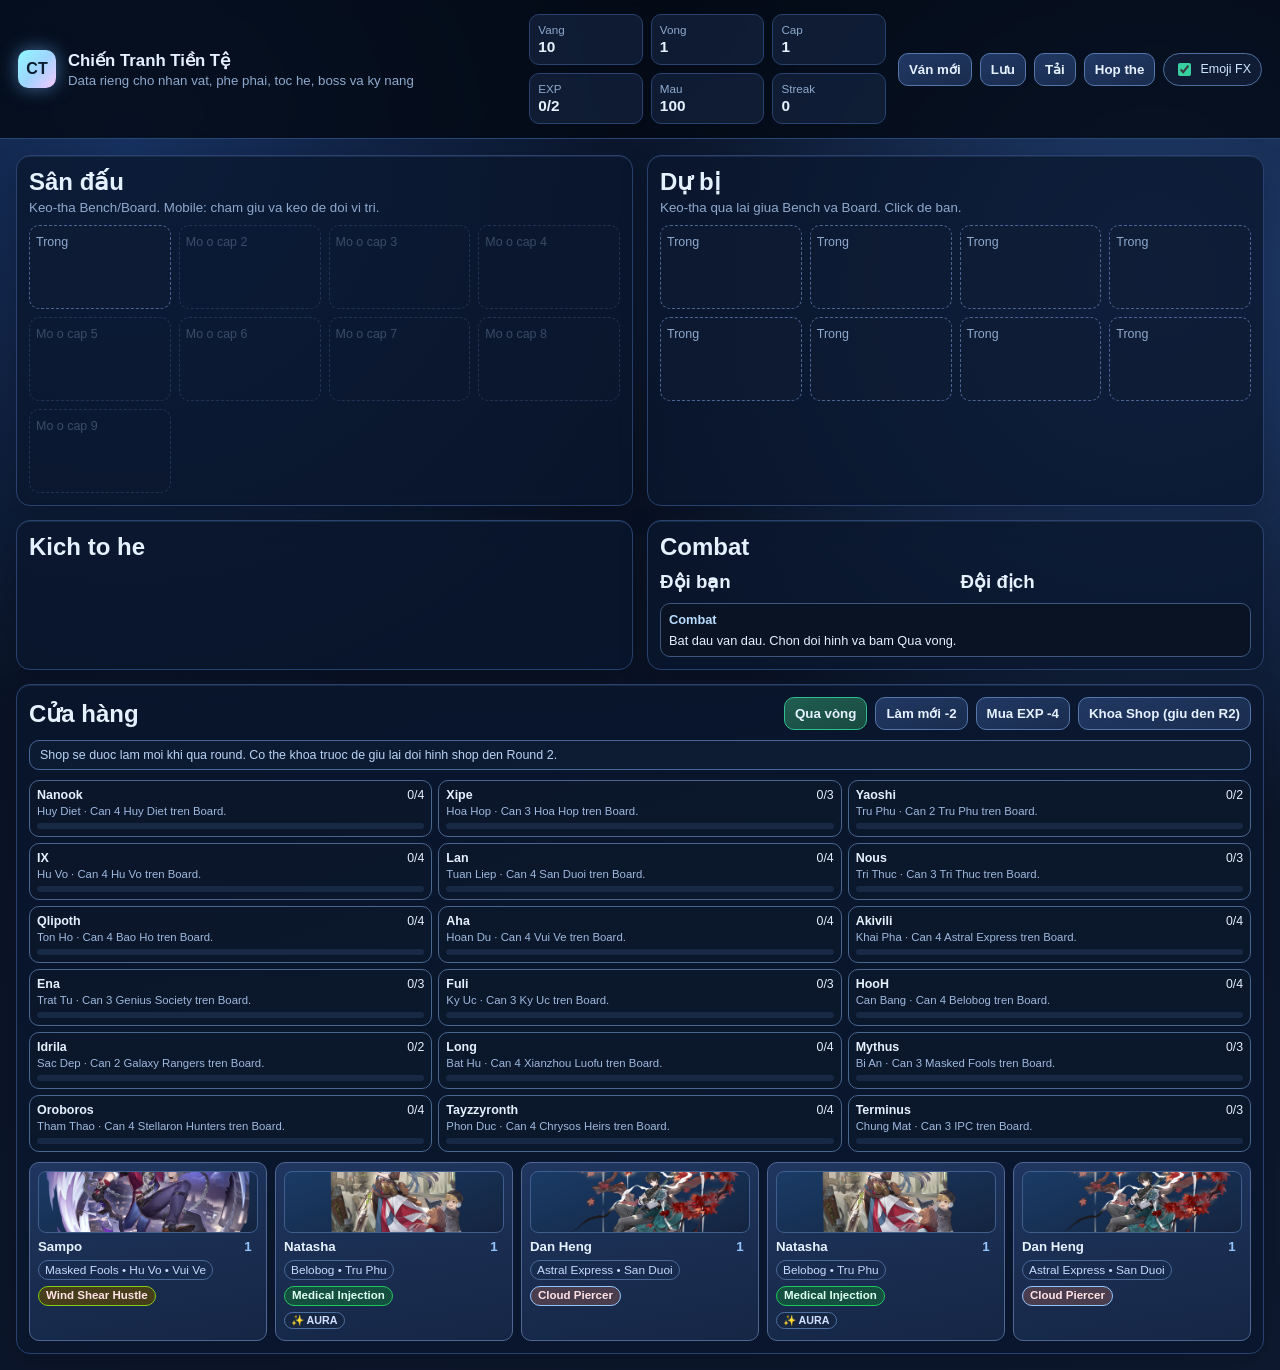
==== commit a254ccef: "Polish Aeon UX progress panel and boost exclusive passives" ====
--- a/index.html
+++ b/index.html
@@ -88,6 +88,7 @@
         </div>
       </div>
       <div id="lockHint" class="lockHint">Shop se duoc lam moi o round tiep theo.</div>
+      <div id="aeonProgress" class="aeonProgress"></div>
       <div id="shop" class="shopRow"></div>
     </section>
   </main>
--- a/styles.css
+++ b/styles.css
@@ -18,7 +18,6 @@
 * {
   box-sizing: border-box;
 }
-
 body {
   margin: 0;
   min-height: 100vh;
@@ -351,6 +350,7 @@
 .c3 { color: var(--rare3); }
 .c4 { color: var(--rare4); }
 .c5 { color: var(--rare5); }
+.c7 { color: #ffd36a; }
 
 .shopPanel {
   grid-column: 1 / -1;
@@ -384,6 +384,64 @@
   color: #ffe8b2;
   background: rgba(69, 53, 19, 0.45);
   box-shadow: 0 0 14px #f6c3432f;
+}
+
+.aeonProgress {
+  margin: 8px 0 10px;
+  display: grid;
+  gap: 6px;
+  grid-template-columns: repeat(3, minmax(0, 1fr));
+}
+
+.aeonTrack {
+  border: 1px solid #49668f;
+  border-radius: 10px;
+  background: rgba(12, 24, 43, 0.7);
+  padding: 7px;
+}
+
+.aeonTrack.ready {
+  border-color: #34d399;
+  box-shadow: 0 0 0 1px #34d39933 inset;
+}
+
+.aeonTrack.owned {
+  border-color: #f6c343;
+  box-shadow: 0 0 0 1px #f6c34340 inset;
+}
+
+.aeonTrackTop {
+  display: flex;
+  justify-content: space-between;
+  gap: 8px;
+  align-items: center;
+  font-size: 0.77rem;
+}
+
+.aeonTrackTop b {
+  font-size: 0.78rem;
+}
+
+.aeonTrackMeta {
+  margin-top: 3px;
+  color: #9eb9de;
+  font-size: 0.71rem;
+}
+
+.aeonBar {
+  margin-top: 6px;
+  height: 6px;
+  border-radius: 999px;
+  background: rgba(25, 45, 74, 0.85);
+  overflow: hidden;
+}
+
+.aeonBar span {
+  display: block;
+  height: 100%;
+  border-radius: inherit;
+  background: linear-gradient(90deg, #7dd3fc, #fbbf24);
+  box-shadow: 0 0 10px #7dd3fc4d;
 }
 
 .shopCard {
@@ -395,6 +453,40 @@
   min-height: 130px;
   padding: 8px;
   cursor: pointer;
+}
+
+.shopCard.aeonCard {
+  border-color: #d4a94f;
+  background:
+    radial-gradient(circle at 86% 12%, #f9c96e30 0%, transparent 42%),
+    linear-gradient(170deg, #2b355b, #1a2443);
+  box-shadow: 0 0 0 1px #f6c34326 inset;
+}
+
+.aeonHead {
+  display: flex;
+  justify-content: space-between;
+  align-items: center;
+  margin-bottom: 4px;
+}
+
+.aeonBadge {
+  display: inline-block;
+  border-radius: 999px;
+  border: 1px solid #d2ac5e;
+  color: #ffe5ad;
+  background: rgba(90, 64, 21, 0.45);
+  padding: 1px 7px;
+  font-size: 0.64rem;
+  letter-spacing: 0.9px;
+  font-weight: 800;
+}
+
+.aeonPath {
+  color: #ffd37f;
+  font-size: 0.68rem;
+  text-transform: uppercase;
+  letter-spacing: 0.8px;
 }
 
 .shopCard.empty {
@@ -958,6 +1050,10 @@
     grid-template-columns: 1fr 1fr;
   }
 
+  .aeonProgress {
+    grid-template-columns: 1fr;
+  }
+
   .slots {
     grid-template-columns: 1fr 1fr;
   }
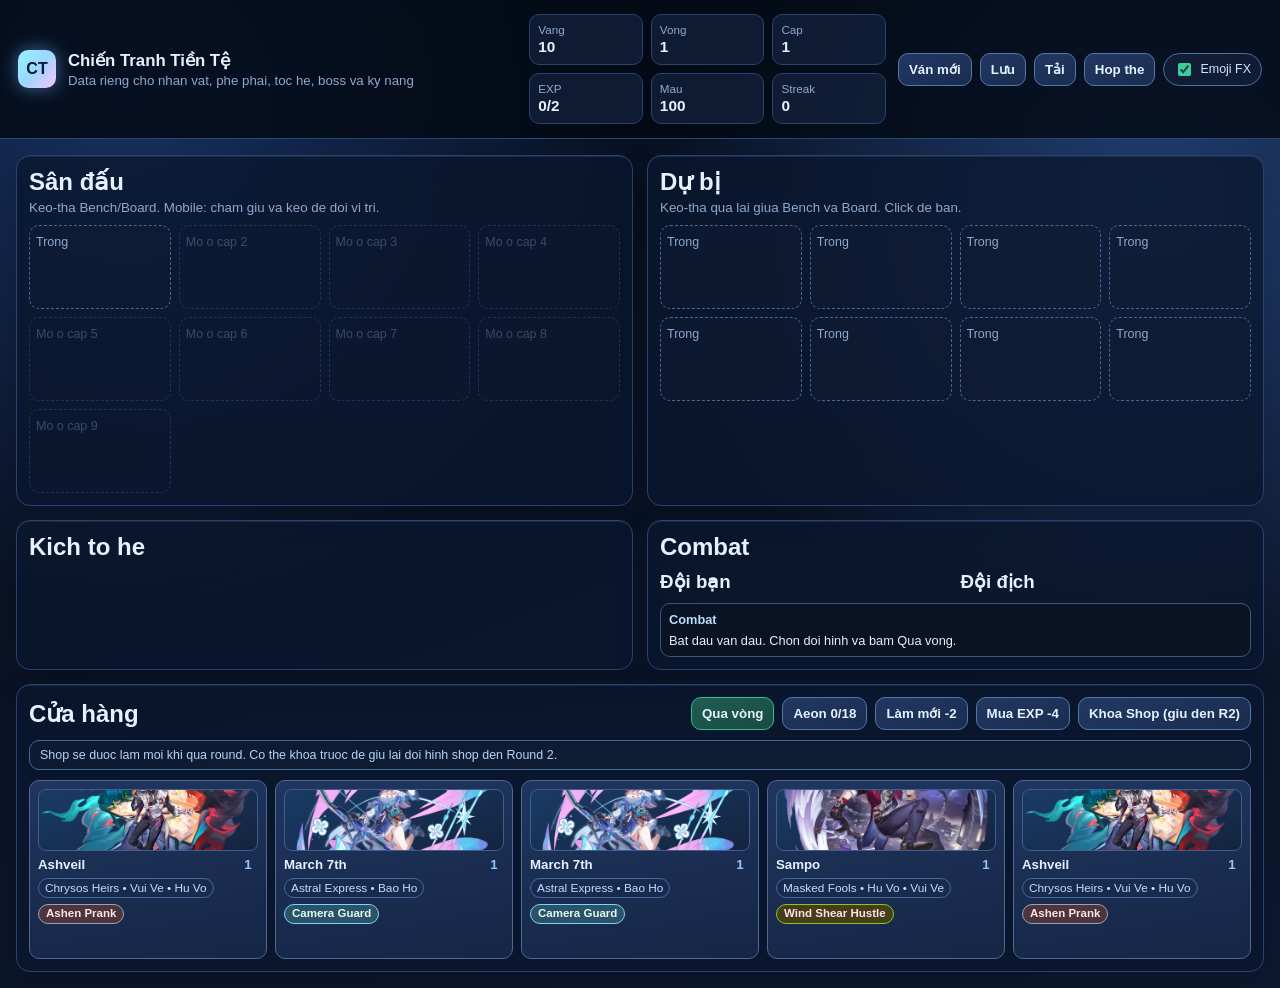
==== commit a6d54312: "Add Aeon toggle button and local Aeon portraits" ====
--- a/index.html
+++ b/index.html
@@ -82,6 +82,7 @@
         <h2>Cửa hàng</h2>
         <div class="shopControls">
           <button id="btnNextRound" class="btn primary">Qua vòng</button>
+          <button id="btnAeon" class="btn">Aeon</button>
           <button id="btnRefresh" class="btn">Làm mới -2</button>
           <button id="btnBuyXp" class="btn">Mua EXP -4</button>
           <button id="btnLockShop" class="btn">Khóa Shop</button>
--- a/styles.css
+++ b/styles.css
@@ -393,6 +393,10 @@
   grid-template-columns: repeat(3, minmax(0, 1fr));
 }
 
+.aeonProgress.collapsed {
+  display: none;
+}
+
 .aeonTrack {
   border: 1px solid #49668f;
   border-radius: 10px;
@@ -456,11 +460,16 @@
 }
 
 .shopCard.aeonCard {
-  border-color: #d4a94f;
+  --aeon-main: #f6c343;
+  --aeon-accent: #7dd3fc;
+  --aeon-glow: #ffd36a;
+  border: 1px solid transparent;
   background:
-    radial-gradient(circle at 86% 12%, #f9c96e30 0%, transparent 42%),
-    linear-gradient(170deg, #2b355b, #1a2443);
-  box-shadow: 0 0 0 1px #f6c34326 inset;
+    radial-gradient(circle at 86% 12%, color-mix(in srgb, var(--aeon-main) 32%, transparent 68%) 0%, transparent 45%),
+    linear-gradient(170deg, #2b355b, #1a2443) padding-box,
+    linear-gradient(130deg, var(--aeon-main), var(--aeon-accent), var(--aeon-main)) border-box;
+  box-shadow: 0 0 0 1px color-mix(in srgb, var(--aeon-main) 28%, transparent 72%) inset,
+    0 0 16px color-mix(in srgb, var(--aeon-glow) 22%, transparent 78%);
 }
 
 .aeonHead {
@@ -473,9 +482,9 @@
 .aeonBadge {
   display: inline-block;
   border-radius: 999px;
-  border: 1px solid #d2ac5e;
-  color: #ffe5ad;
-  background: rgba(90, 64, 21, 0.45);
+  border: 1px solid color-mix(in srgb, var(--aeon-main) 65%, #e8d3a0 35%);
+  color: color-mix(in srgb, var(--aeon-main) 32%, #fff1c7 68%);
+  background: color-mix(in srgb, var(--aeon-main) 22%, #332310 78%);
   padding: 1px 7px;
   font-size: 0.64rem;
   letter-spacing: 0.9px;
@@ -483,7 +492,7 @@
 }
 
 .aeonPath {
-  color: #ffd37f;
+  color: color-mix(in srgb, var(--aeon-accent) 36%, #ffe7b4 64%);
   font-size: 0.68rem;
   text-transform: uppercase;
   letter-spacing: 0.8px;
